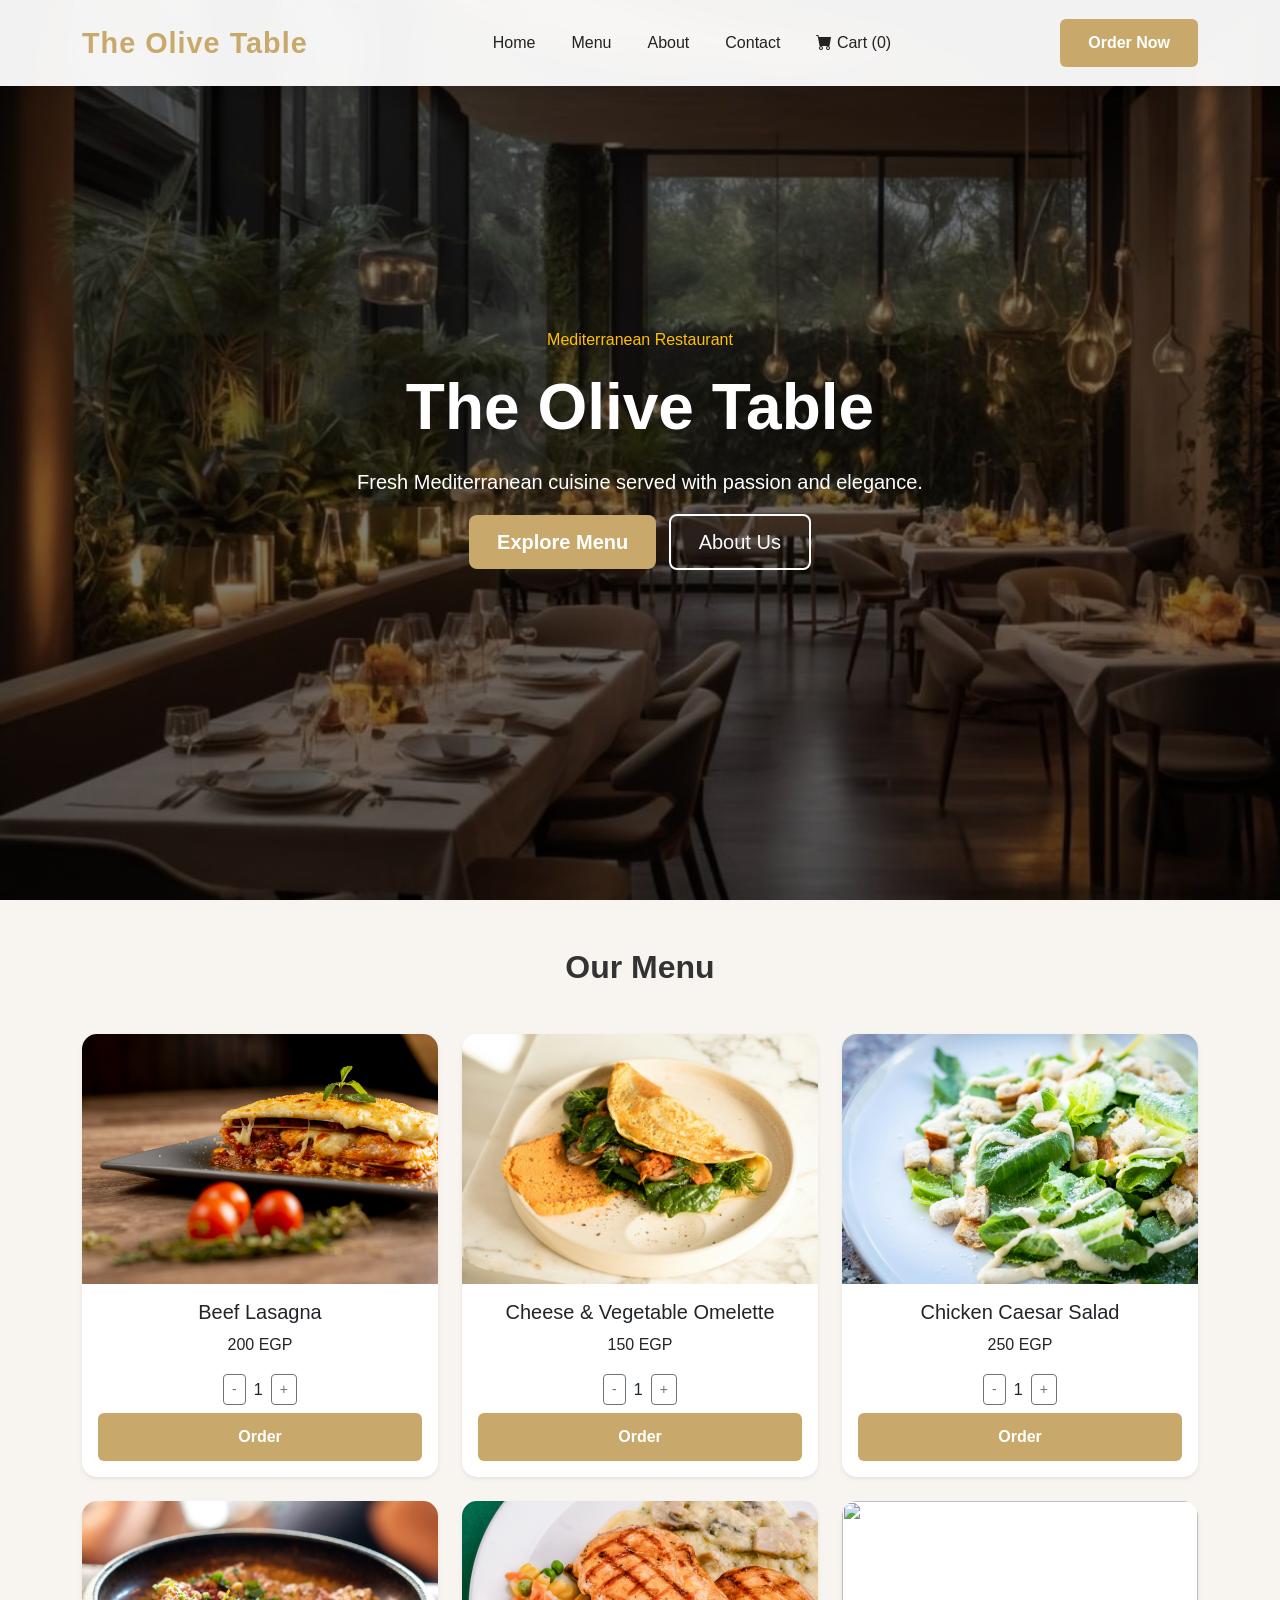
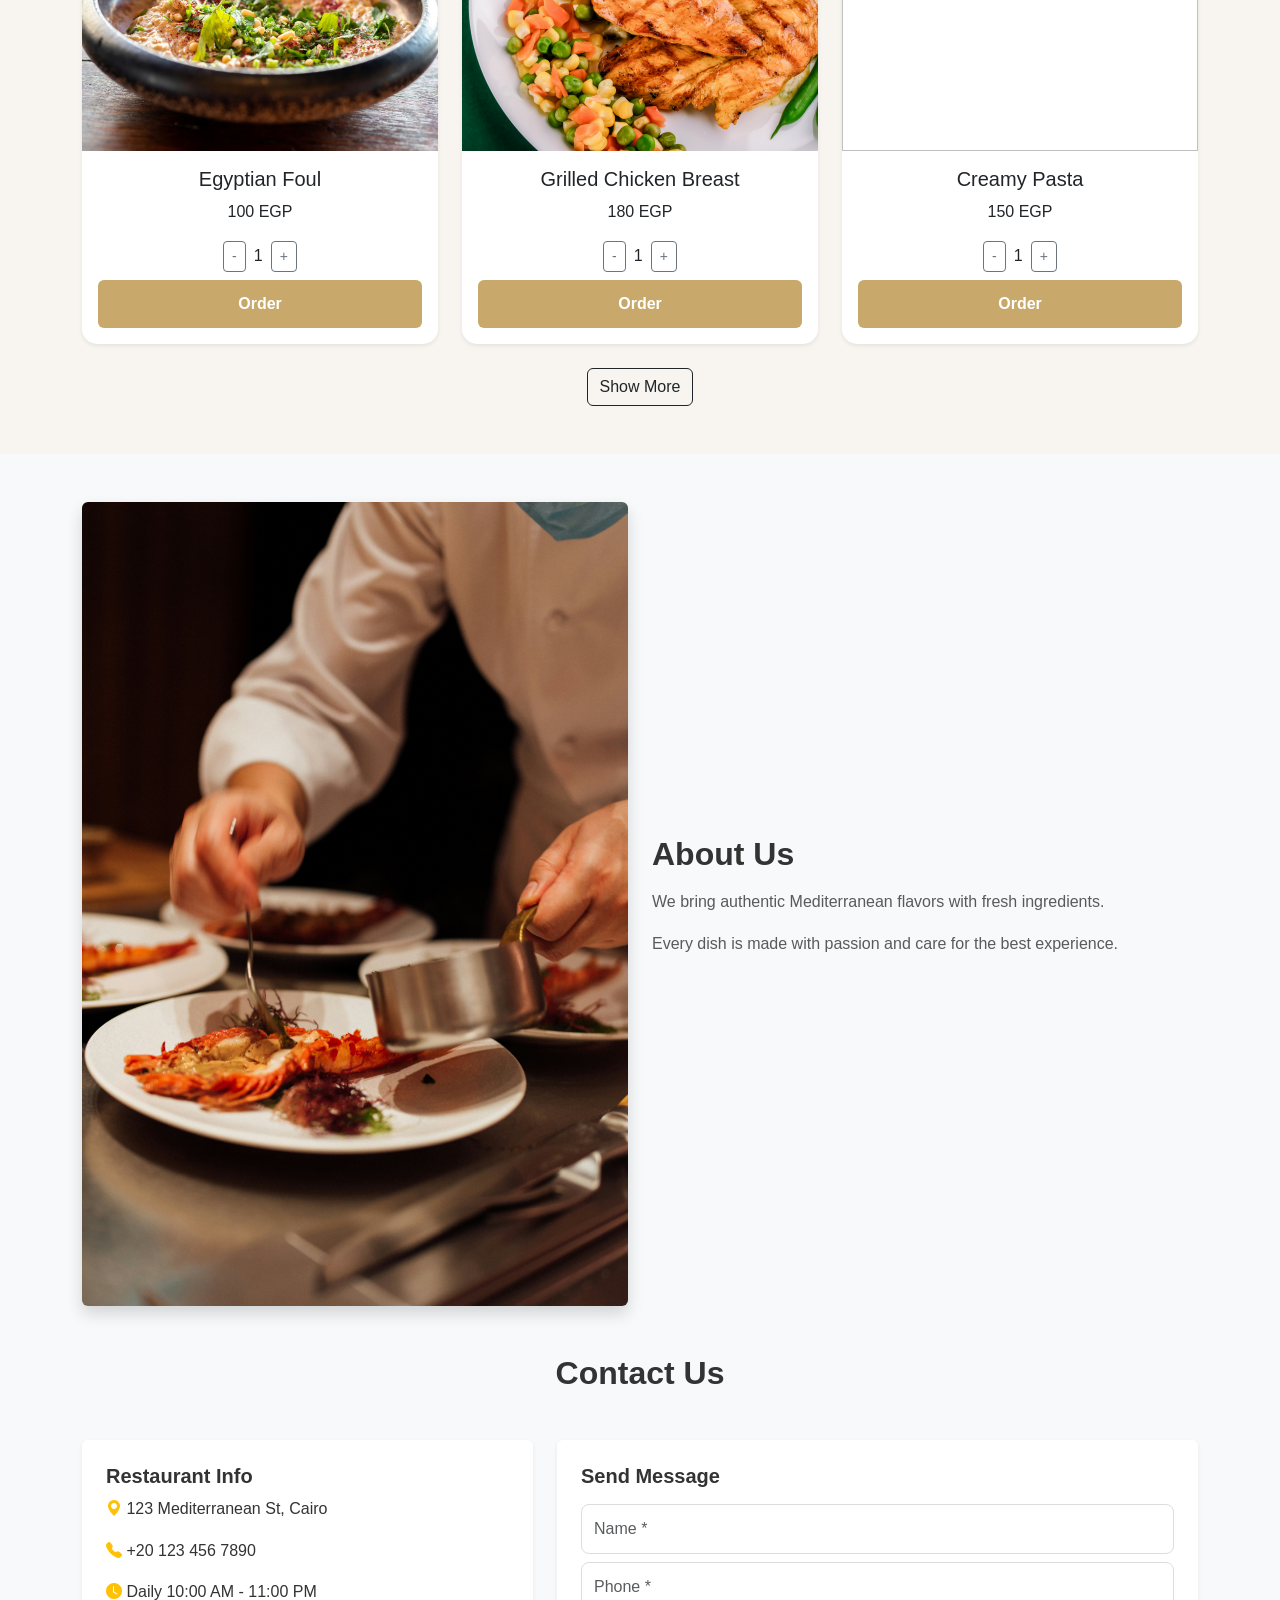
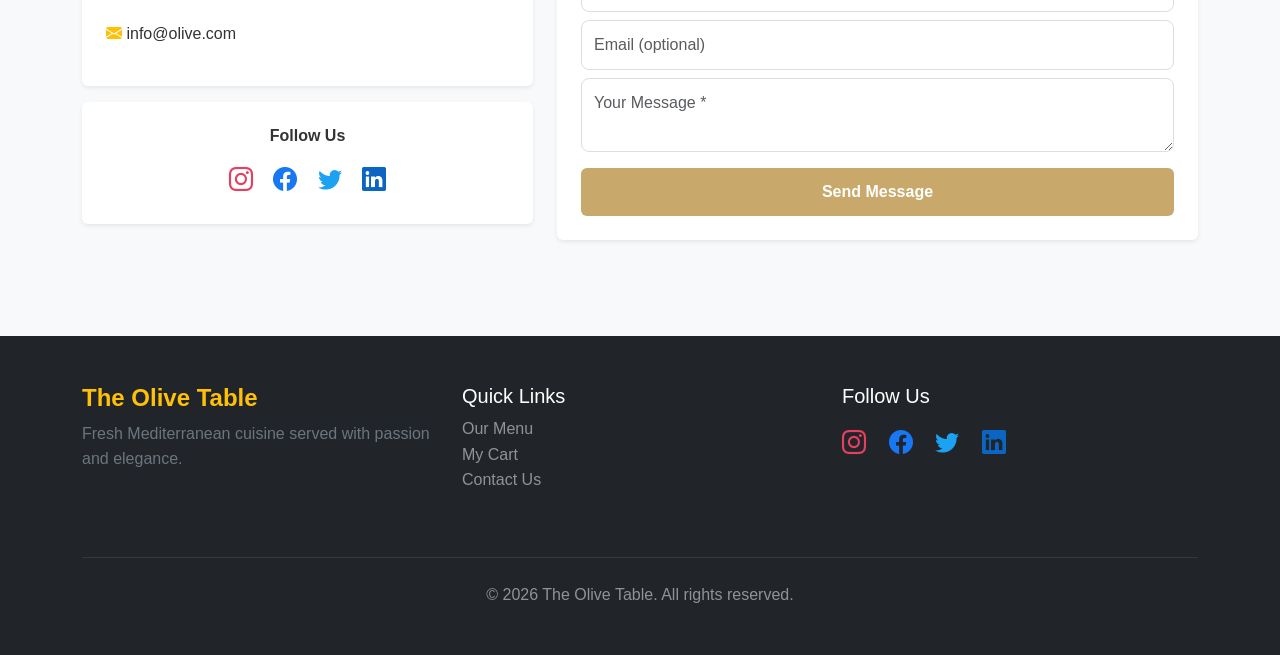
==== index.html @ 469a60dc "Initial commit" ====
<!DOCTYPE html>
<html lang="en">

<head>
  <meta charset="UTF-8">
  <meta name="viewport" content="width=device-width, initial-scale=1.0">
  <title>The Olive Table</title>

  <link href="https://cdn.jsdelivr.net/npm/bootstrap@5.3.8/dist/css/bootstrap.min.css" rel="stylesheet">
  <link rel="stylesheet" href="https://cdn.jsdelivr.net/npm/bootstrap-icons@1.11.3/font/bootstrap-icons.css">

  <link rel="stylesheet" href="css/style.css">
</head>

<body>

<!-- ================= NAVBAR (زي ما هو) ================= -->
<nav id="navbar" class="navbar navbar-expand-lg fixed-top navbar-custom">
  <div class="container">

    <a class="navbar-brand fw-bold" href="#hero">The Olive Table</a>

    <button class="navbar-toggler" data-bs-toggle="collapse" data-bs-target="#nav">
      <span class="navbar-toggler-icon"></span>
    </button>

    <div class="collapse navbar-collapse" id="nav">

      <ul class="navbar-nav mx-auto">
        <li class="nav-item"><a class="nav-link" href="#hero">Home</a></li>
        <li class="nav-item"><a class="nav-link" href="#menu">Menu</a></li>
        <li class="nav-item"><a class="nav-link" href="#about">About</a></li>
        <li class="nav-item"><a class="nav-link" href="#contact">Contact</a></li>


        <li class="nav-item">
          <a class="nav-link" href="cart.html">
            <i class="bi bi-cart-fill"></i>
            Cart (<span id="cart-count">0</span>)
          </a>
        </li>
      </ul>

      <a href="#menu" class="btn btn-warning">Order Now</a>

    </div>
  </div>
</nav>

<!-- ================= HERO (زي ما هو عندك) ================= -->
<section id="hero" class="hero d-flex align-items-center">
  <div class="container text-center text-white">

    <h6 class="text-warning">Mediterranean Restaurant</h6>

    <h1 class="display-3 fw-bold">The Olive Table</h1>

    <p class="lead">
      Fresh Mediterranean cuisine served with passion and elegance.
    </p>

    <a href="#menu" class="btn btn-warning btn-lg me-2">Explore Menu</a>
    <a href="#about" class="btn btn-outline-light btn-lg">About Us</a>

  </div>
</section>

<!-- ================= MENU ================= -->
<section id="menu" class="py-5">
  <div class="container text-center">

    <h2 class="fw-bold mb-5">Our Menu</h2>

    <div class="row g-4" id="menu-container"></div>

    <button id="showMoreBtn" class="btn btn-outline-dark mt-4" onclick="showMore()">
      Show More
    </button>

  </div>
</section>

<!-- ================= ABOUT (زي ما هو + صورة شمال) ================= -->
<section id="about" class="py-5 bg-light">
  <div class="container">
    <div class="row align-items-center">

      <div class="col-md-6 mb-3 mb-md-0">
        <img src="images/about.jpg" class="img-fluid rounded shadow">
      </div>

      <div class="col-md-6">
        <h2 class="fw-bold mb-3">About Us</h2>

        <p class="text-muted">
          We bring authentic Mediterranean flavors with fresh ingredients.
        </p>

        <p class="text-muted">
          Every dish is made with passion and care for the best experience.
        </p>

      </div>

    </div>
  </div>

  <!-- contact -->
  <section id="contact" class="py-5 bg-light">
    <div class="container">
  
      <h2 class="fw-bold text-center mb-5">Contact Us</h2>
  
      <div class="row g-4">
  
        <!-- ================= INFO ================= -->
        <div class="col-md-5">
  
          <div class="p-4 bg-white shadow-sm rounded mb-3">
            <h5 class="fw-bold">Restaurant Info</h5>
  
            <p><i class="bi bi-geo-alt-fill text-warning"></i> 123 Mediterranean St, Cairo</p>
            <p><i class="bi bi-telephone-fill text-warning"></i> +20 123 456 7890</p>
            <p><i class="bi bi-clock-fill text-warning"></i> Daily 10:00 AM - 11:00 PM</p>
            <p><i class="bi bi-envelope-fill text-warning"></i> info@olive.com</p>
          </div>
  
          <!-- SOCIAL -->
          <div class="p-4 bg-white shadow-sm rounded text-center">
            <h6 class="fw-bold mb-3">Follow Us</h6>
  <!-- Instagram -->
<a href="#" class="me-3" style="color:#E4405F;">
  <i class="bi bi-instagram fs-4"></i>
</a>

<!-- Facebook -->
<a href="#" class="me-3" style="color:#1877F2;">
  <i class="bi bi-facebook fs-4"></i>
</a>

<!-- Twitter / X -->
<a href="#" class="me-3" style="color:#1DA1F2;">
  <i class="bi bi-twitter fs-4"></i>
</a>

<!-- LinkedIn -->
<a href="#" style="color:#0A66C2;">
  <i class="bi bi-linkedin fs-4"></i>
</a>
          </div>
  
        </div>
  
        <!-- ================= FORM ================= -->
        <div class="col-md-7">
  
          <div class="p-4 bg-white shadow-sm rounded">
  
            <h5 class="fw-bold mb-3">Send Message</h5>
  
            <input id="c_name" class="form-control mb-2" placeholder="Name *" required>
            <input id="c_phone" class="form-control mb-2" placeholder="Phone *" required>
            <input id="c_email" class="form-control mb-2" placeholder="Email (optional)">
            
            <textarea id="c_msg" class="form-control mb-3" placeholder="Your Message *" required></textarea>
  
            <button class="btn btn-warning w-100 fw-bold" onclick="sendContactWhatsApp()">
              Send Message
            </button>
  
          </div>
  
        </div>
  
      </div>
    </div>
  </section>
  <!-- footer -->
</section>
<footer class="py-5 bg-dark text-white">
  <div class="container">
    <div class="row text-center text-md-start">
      
      <div class="col-md-4 mb-4">
        <h4 class="text-warning fw-bold">The Olive Table</h4>
        <p class="text-secondary">Fresh Mediterranean cuisine served with passion and elegance.</p>
      </div>

      <div class="col-md-4 mb-4">
        <h5>Quick Links</h5>
        <ul class="list-unstyled">
          <li><a href="index.html#menu" class="text-white-50 text-decoration-none">Our Menu</a></li>
          <li><a href="cart.html" class="text-white-50 text-decoration-none">My Cart</a></li>
          <li><a href="index.html#contact" class="text-white-50 text-decoration-none">Contact Us</a></li>
        </ul>
      </div>

      <div class="col-md-4 mb-4">
        <h5>Follow Us</h5>
        <div class="social-links mt-3">
<!-- Instagram -->
<a href="#" class="me-3" style="color:#E4405F;">
  <i class="bi bi-instagram fs-4"></i>
</a>

<!-- Facebook -->
<a href="#" class="me-3" style="color:#1877F2;">
  <i class="bi bi-facebook fs-4"></i>
</a>

<!-- Twitter / X -->
<a href="#" class="me-3" style="color:#1DA1F2;">
  <i class="bi bi-twitter fs-4"></i>
</a>

<!-- LinkedIn -->
<a href="#" style="color:#0A66C2;">
  <i class="bi bi-linkedin fs-4"></i>
</a>
        </div>
      </div>

    </div>

    <hr class="border-secondary my-4">
    <div class="text-center text-white-50">
      <p class="mb-0">© 2026 The Olive Table. All rights reserved.</p>
    </div>
  </div>
</footer>

<!-- ================= TOAST ================= -->
<div class="toast-container position-fixed bottom-0 end-0 p-3">

  <div id="appToast" class="toast align-items-center text-bg-dark border-0" role="alert">
    <div class="d-flex">
      <div class="toast-body" id="toastMessage">
        Message
      </div>
      <button type="button" class="btn-close btn-close-white me-2 m-auto"
        data-bs-dismiss="toast"></button>
    </div>
  </div>

</div>

<script src="js/data.js"></script>
<script src="js/main.js"></script>
<script src="https://cdn.jsdelivr.net/npm/bootstrap@5.3.8/dist/js/bootstrap.bundle.min.js"></script>

</body>
</html>
---- css/style.css ----
/* =========================
   VARIABLES
========================= */
:root {
  --gold: #c8a96b;
  --cream: #f8f5f0;
  --dark: #222;
  --white: #ffffff;
}

* {
  margin: 0;
  padding: 0;
  box-sizing: border-box;
}

html {
  scroll-behavior: smooth;
}

body {
  background-color: var(--cream);
  font-family: 'Segoe UI', Tahoma, Geneva, Verdana, sans-serif;
  color: #333;
  line-height: 1.6;
}

/* =========================
   NAVBAR
========================= */
.navbar {
  background: rgba(255, 255, 255, 0.95);
  backdrop-filter: blur(10px);
  padding: 15px 0;
  box-shadow: 0 2px 10px rgba(0, 0, 0, 0.1);
  transition: 0.3s;
}

.navbar-brand {
  color: var(--gold) !important;
  font-size: 1.8rem;
  font-weight: 800;
  letter-spacing: 1px;
}

.nav-link {
  color: var(--dark) !important;
  font-weight: 500;
  margin: 0 10px;
  transition: 0.3s;
}

.nav-link:hover {
  color: var(--gold) !important;
}

/* =========================
   BUTTONS
========================= */
.btn-warning {
  background-color: var(--gold);
  border: none;
  color: var(--white);
  padding: 12px 28px;
  font-weight: 600;
  transition: 0.3s;
}

.btn-warning:hover {
  background-color: #b89458;
  color: var(--white);
}

.btn-outline-light {
  border: 2px solid var(--white);
  padding: 11px 28px;
}

.btn-outline-light:hover {
  background-color: var(--white);
  color: var(--dark);
}

/* =========================
   HERO SECTION
========================= */
.hero {
  min-height: 100vh;
  background: linear-gradient(rgba(0,0,0,0.5), rgba(0,0,0,0.5)), url("../images/hero.jpeg");
  background-size: cover;
  background-position: center;
  background-attachment: fixed;
  display: flex;
  align-items: center;
  justify-content: center;
}

.hero h1 {
  font-size: 4rem;
  margin: 20px 0;
}

/* =========================
   MENU SECTION
========================= */
.card {
  border: none;
  border-radius: 15px;
  transition: 0.4s;
  overflow: hidden;
}

.card:hover {
  transform: translateY(-10px);
  box-shadow: 0 10px 20px rgba(0,0,0,0.15) !important;
}

.card-img-top {
  height: 250px;
  object-fit: cover;
}

/* =========================
   ABOUT SECTION
========================= */
.about-section img {
  border-radius: 15px;
  box-shadow: 0 10px 30px rgba(0,0,0,0.1);
}

/* =========================
   TESTIMONIALS
========================= */
#testimonials .card {
  background: var(--white);
  padding: 20px;
}

/* =========================
   CONTACT SECTION
========================= */
#contact {
  background-color: #fff;
}

.form-control {
  padding: 12px;
  border: 1px solid #ddd;
  border-radius: 8px;
}

/* =========================
   FOOTER
========================= */
footer {
  background-color: var(--dark);
}

.social-links a {
  font-size: 1.5rem;
  transition: 0.3s;
}

.social-links a:hover {
  color: var(--gold) !important;
}

/* =========================
   RESPONSIVE
========================= */
@media (max-width: 768px) {
  .hero h1 {
    font-size: 2.5rem;
  }
}
a {
  text-decoration: none;
}
html {
  scroll-behavior: smooth;
}
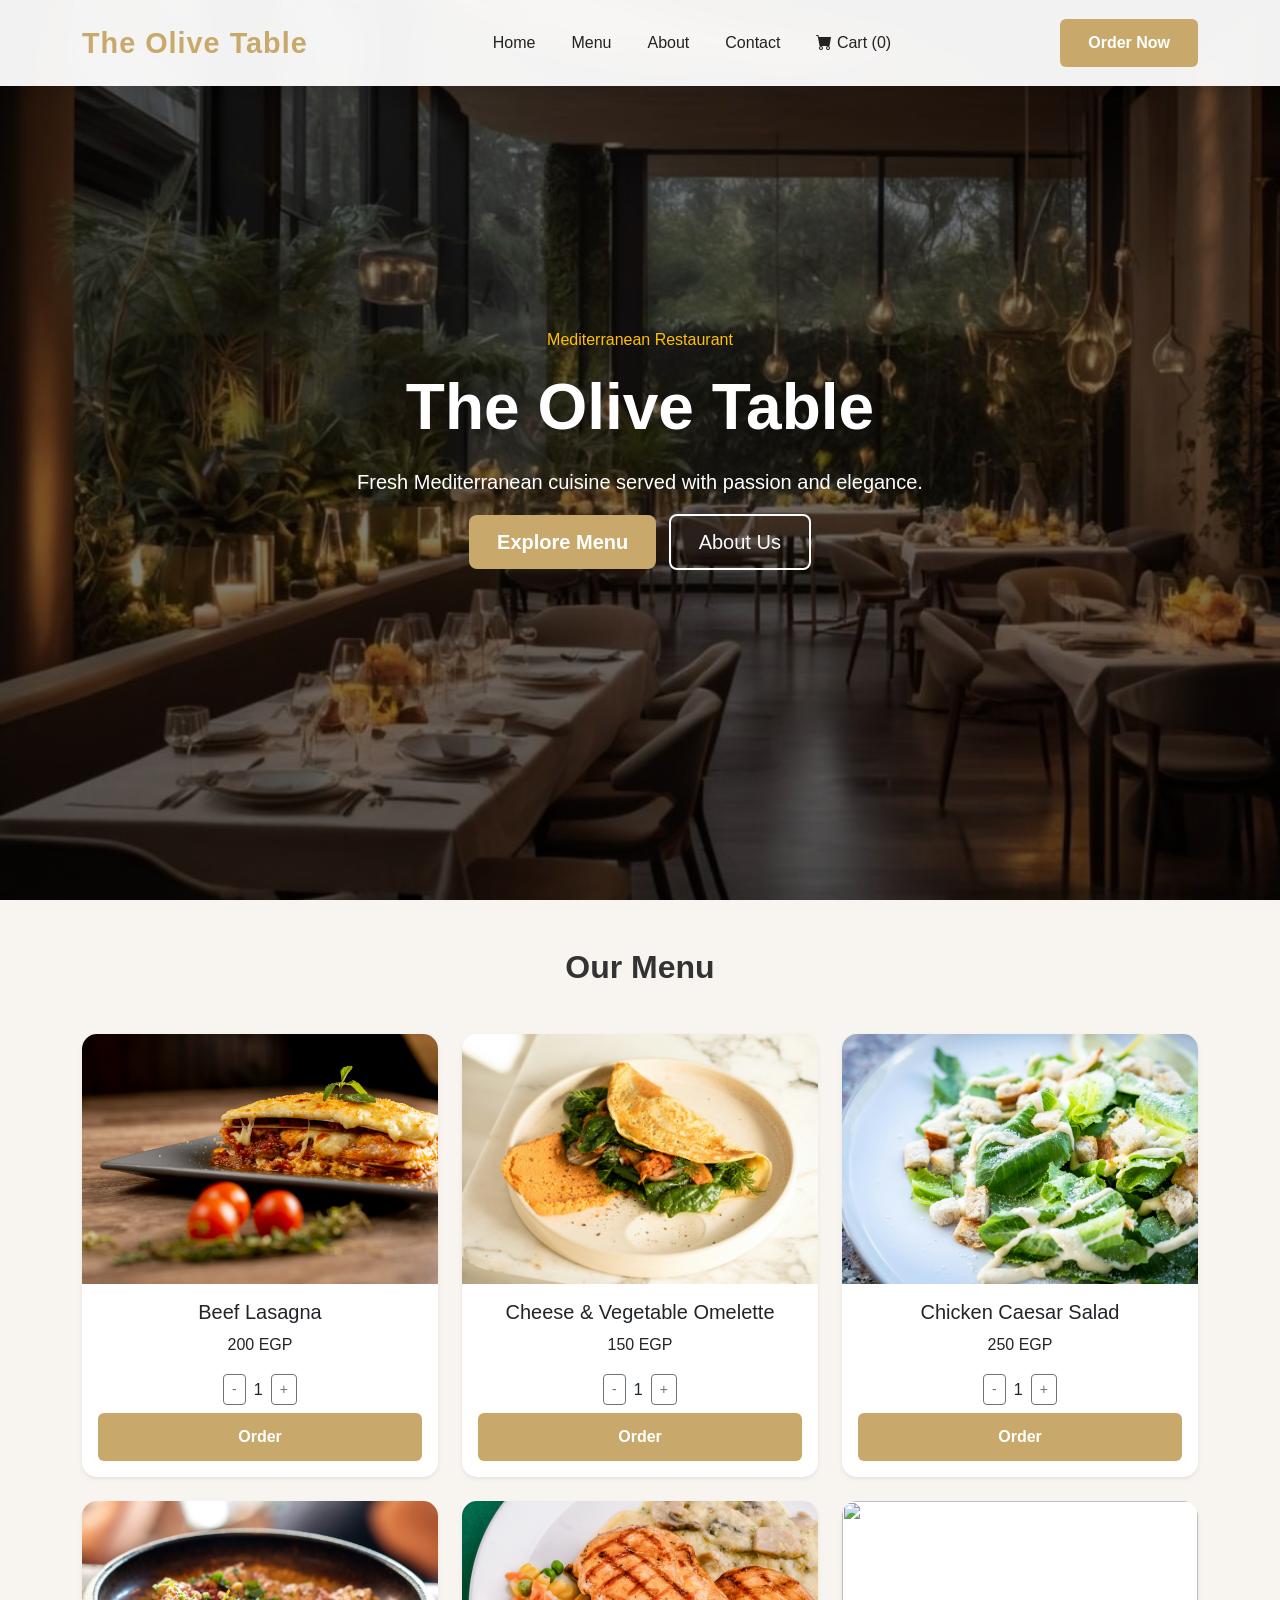
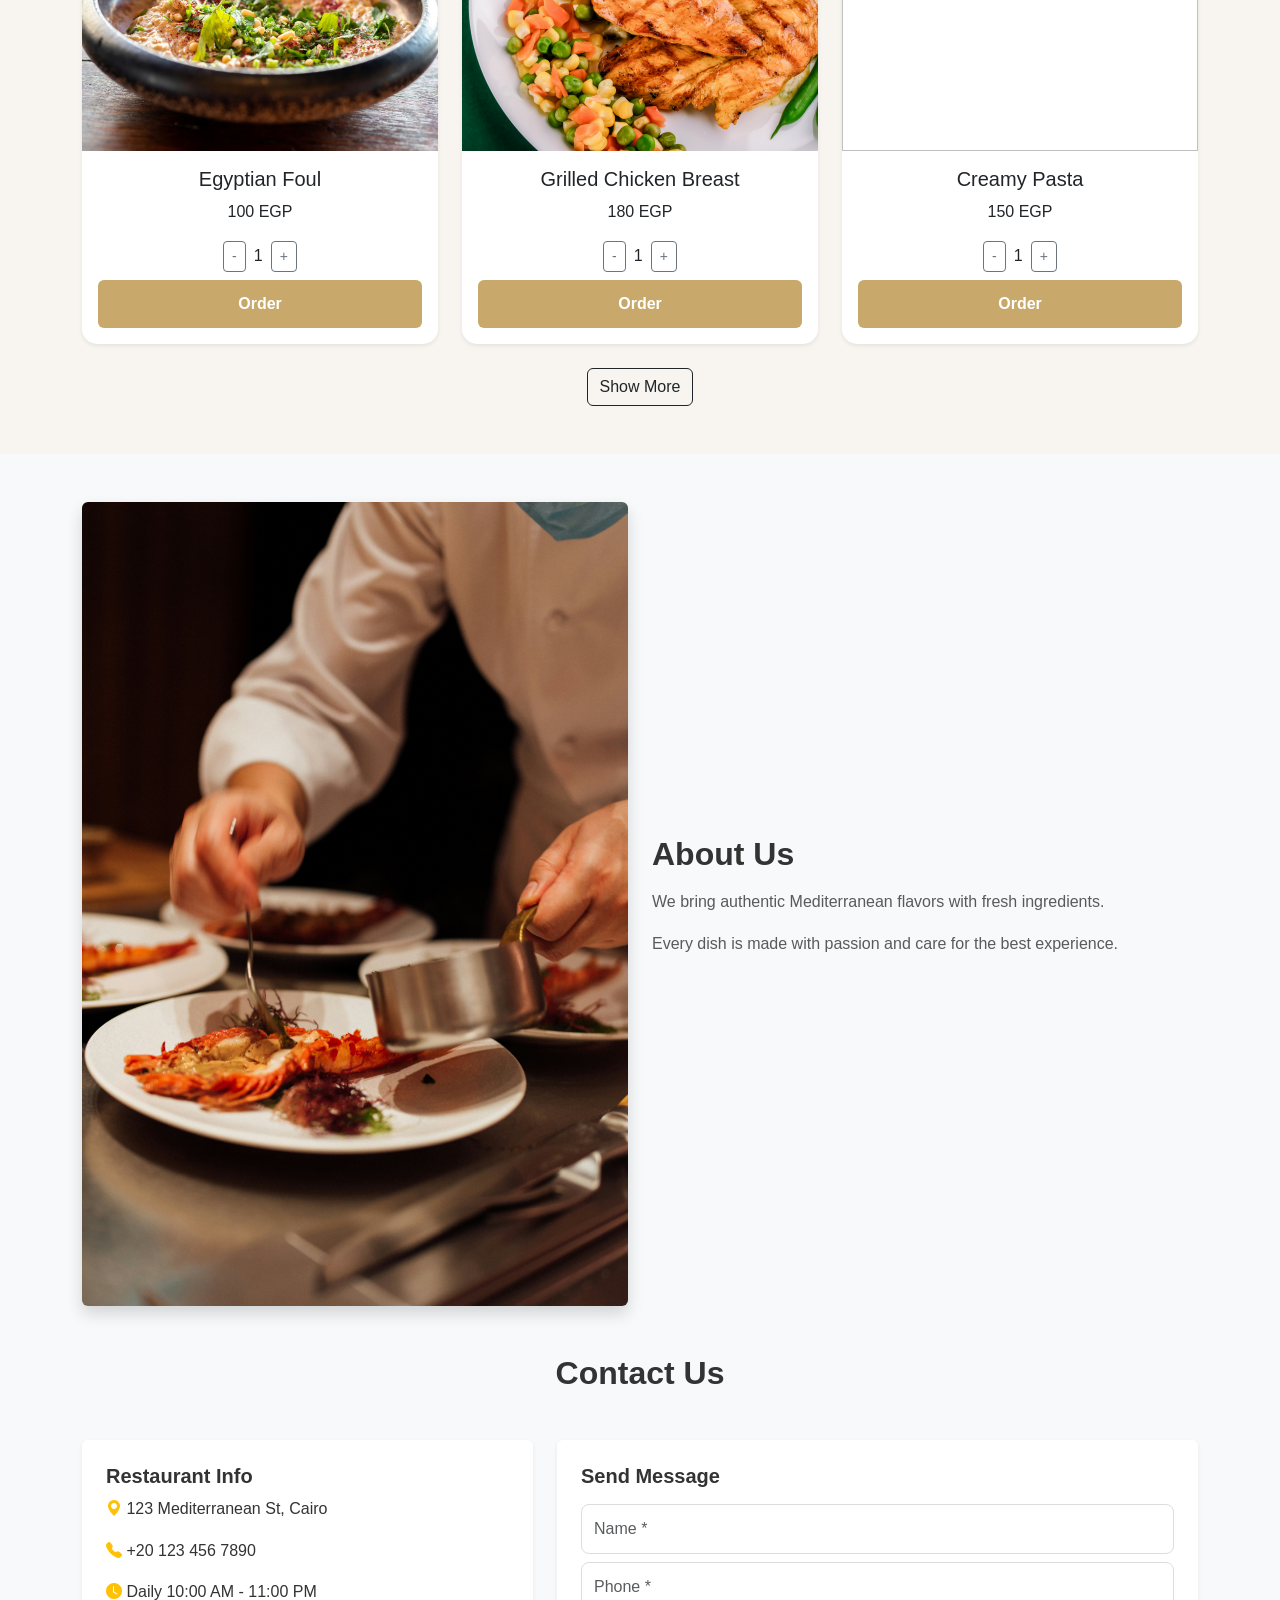
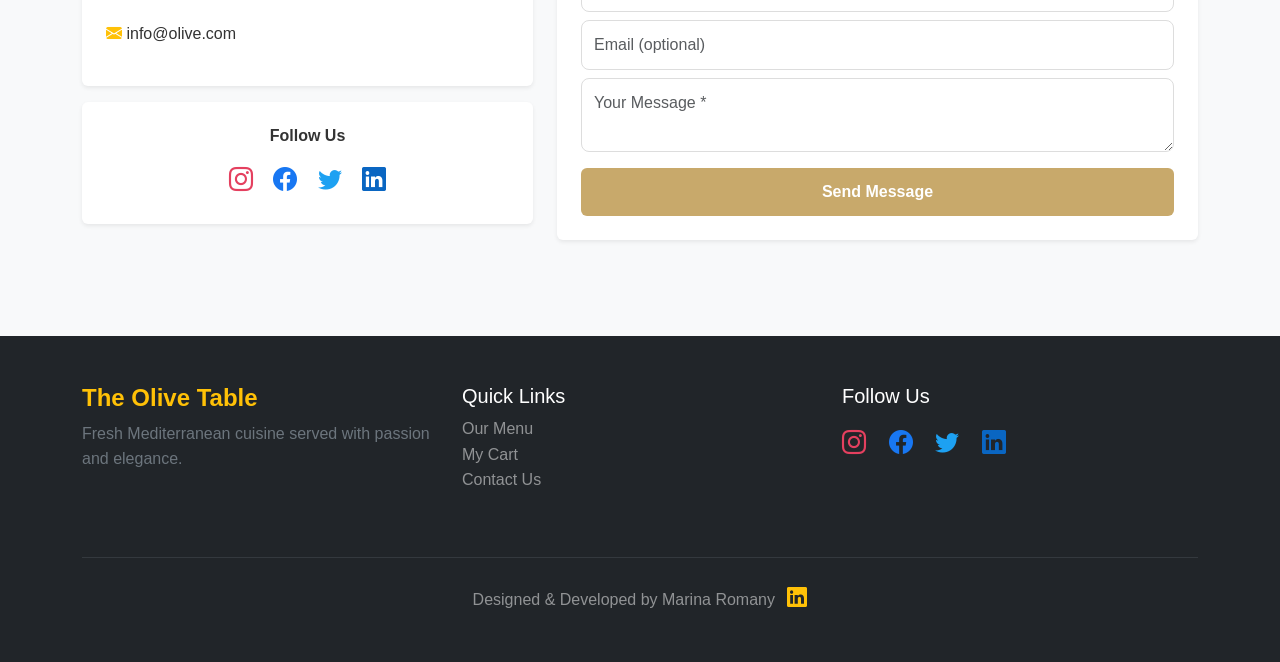
==== commit a4f9dabd: "Updated footer with LinkedIn link" ====
--- a/index.html
+++ b/index.html
@@ -14,7 +14,7 @@
 
 <body>
 
-<!-- ================= NAVBAR (زي ما هو) ================= -->
+<!--  NAVBAR  -->
 <nav id="navbar" class="navbar navbar-expand-lg fixed-top navbar-custom">
   <div class="container">
 
@@ -47,7 +47,7 @@
   </div>
 </nav>
 
-<!-- ================= HERO (زي ما هو عندك) ================= -->
+<!--  HERO  -->
 <section id="hero" class="hero d-flex align-items-center">
   <div class="container text-center text-white">
 
@@ -65,7 +65,7 @@
   </div>
 </section>
 
-<!-- ================= MENU ================= -->
+<!--  MENU  -->
 <section id="menu" class="py-5">
   <div class="container text-center">
 
@@ -80,7 +80,7 @@
   </div>
 </section>
 
-<!-- ================= ABOUT (زي ما هو + صورة شمال) ================= -->
+<!--  ABOUT   -->
 <section id="about" class="py-5 bg-light">
   <div class="container">
     <div class="row align-items-center">
@@ -224,8 +224,18 @@
 
     <hr class="border-secondary my-4">
     <div class="text-center text-white-50">
-      <p class="mb-0">© 2026 The Olive Table. All rights reserved.</p>
-    </div>
+      <p class="mb-0">
+        Designed & Developed by Marina Romany
+      
+        <a href="https://www.linkedin.com/in/marina-romany"
+           target="_blank"
+           class="text-warning ms-2 text-decoration-none">
+      
+          <i class="bi bi-linkedin fs-5"></i>
+      
+        </a>
+      </p>
+        </div>
   </div>
 </footer>
 
